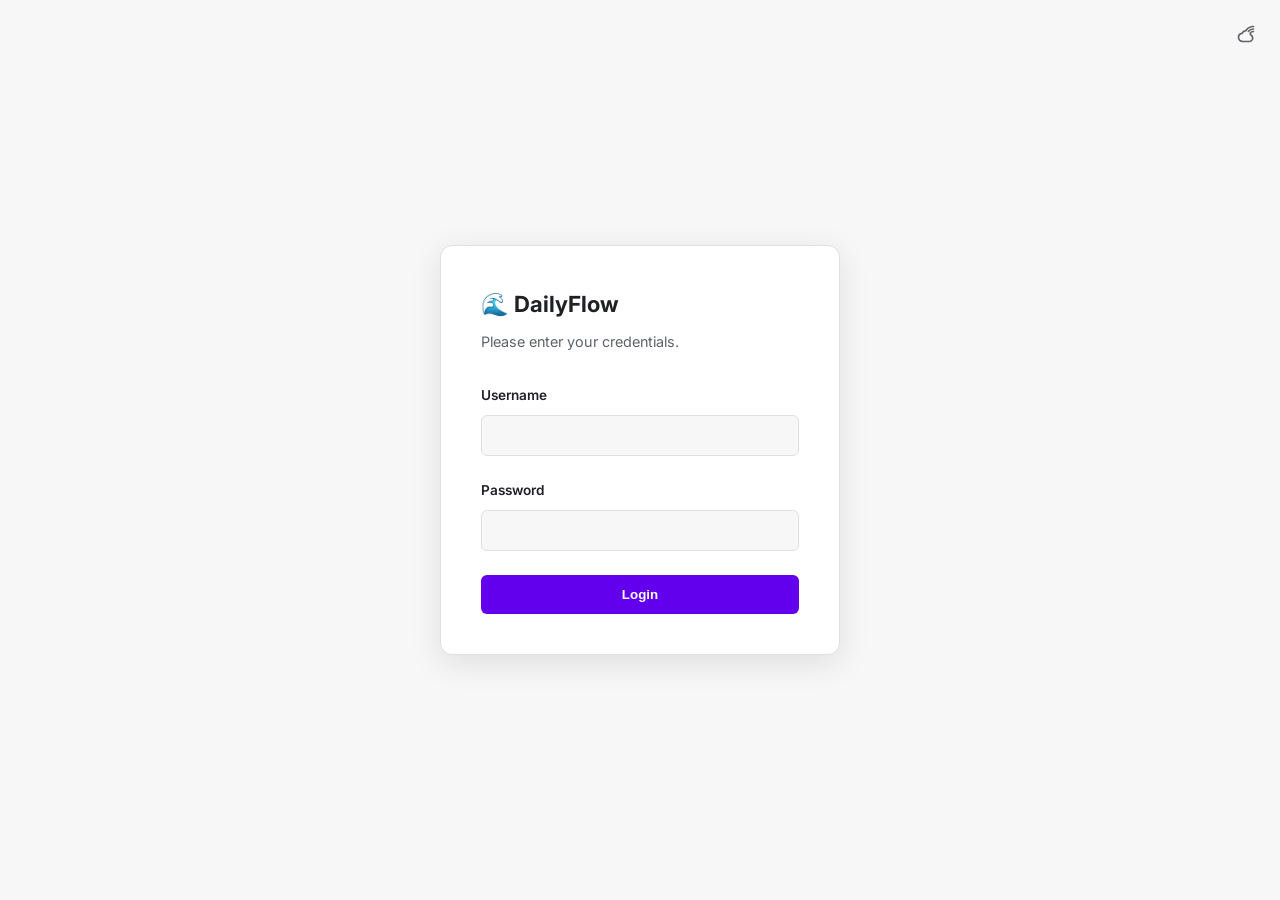
==== web/login.html @ 3c1172e6 "feat: implement modern web interface with search and timeline" ====
<!DOCTYPE html>
<html lang="en">
<head>
    <meta charset="UTF-8">
    <meta name="viewport" content="width=device-width, initial-scale=1.0">
    <title>Login - DailyFlow</title>
    <link href="https://fonts.googleapis.com/css2?family=Inter:wght@300;400;600&display=swap" rel="stylesheet">
    <link rel="stylesheet" href="style.css">
    <style>
        body {
            display: flex;
            align-items: center;
            justify-content: center;
            min-height: 100vh;
            margin: 0;
            background: var(--bg-color);
            font-family: 'Inter', sans-serif;
            transition: background-color 0.3s ease;
        }
        .login-card {
            background: var(--card-bg);
            padding: 2.5rem;
            border-radius: 12px;
            box-shadow: 0 8px 32px rgba(0,0,0,0.1);
            width: 100%;
            max-width: 400px;
            border: 1px solid var(--border-color);
            transition: background-color 0.3s ease, border-color 0.3s ease;
        }
        .login-card h2 {
            margin: 0 0 0.5rem;
            color: var(--text-main);
        }
        .login-card p {
            margin-bottom: 2rem;
            color: var(--text-muted);
            font-size: 0.9rem;
        }
        .form-group {
            margin-bottom: 1.5rem;
        }
        .form-group label {
            display: block;
            margin-bottom: 0.5rem;
            font-weight: 600;
            font-size: 0.85rem;
            color: var(--text-main);
        }
        .form-group input {
            width: 100%;
            padding: 0.75rem;
            border-radius: 6px;
            border: 1px solid var(--border-color);
            background: var(--bg-color);
            color: var(--text-main);
            box-sizing: border-box;
            transition: border-color 0.2s, background-color 0.3s ease, color 0.3s ease;
        }
        .form-group input:focus {
            outline: none;
            border-color: #007aff;
        }
        .login-btn {
            width: 100%;
            padding: 0.75rem;
            background: var(--accent);
            color: white;
            border: none;
            border-radius: 6px;
            font-weight: 600;
            cursor: pointer;
            transition: opacity 0.2s, background-color 0.3s ease;
        }
        .login-btn:hover {
            opacity: 0.9;
        }
        .error-msg {
            color: #ff453a;
            font-size: 0.85rem;
            margin-bottom: 1rem;
            display: none;
        }
    </style>
</head>
<body>
    <div class="theme-toggle" style="position: fixed; top: 1rem; right: 1rem;">
        <button id="theme-btn" title="Toggle Theme">
            <svg id="theme-icon" xmlns="http://www.w3.org/2000/svg" width="20" height="20" viewBox="0 0 24 24" fill="none" stroke="currentColor" stroke-width="2" stroke-linecap="round" stroke-linejoin="round">
                <!-- Icon will be updated by JS -->
            </svg>
        </button>
    </div>

    <div class="login-card">
        <h2>🌊 DailyFlow</h2>
        <p>Please enter your credentials.</p>
        <div id="error" class="error-msg">Invalid username or password.</div>
        <form id="login-form">
            <div class="form-group">
                <label for="username">Username</label>
                <input type="text" id="username" required>
            </div>
            <div class="form-group">
                <label for="password">Password</label>
                <input type="password" id="password" required>
            </div>
            <button type="submit" class="login-btn">Login</button>
        </form>
    </div>

    <script>
        // Theme logic
        const themeBtn = document.getElementById('theme-btn');
        const themeIcon = document.getElementById('theme-icon');
        const THEMES = ['system', 'light', 'dark'];
        const systemDarkQuery = window.matchMedia('(prefers-color-scheme: dark)');

        function updateThemeIcon(theme) {
            if (theme === 'system') {
                themeIcon.innerHTML = `<path d="M21 9C19.3529 9 17.8917 9.79647 16.9808 11.0253M21 6C18.5797 6 16.4104 7.07479 14.9434 8.77313M21 3C17.1326 3 13.7313 4.99586 11.77 8.01376M11.77 8.01376C9.72698 8.16181 8.00348 9.48869 7.25 11.25C4.7 11.6562 3 13.7572 3 16.0315C3 18.7755 5.28335 21 8.1 21L15.75 21C18.0972 21 20 19.1279 20 16.8185C20 15.1039 18.951 13.5202 17.45 12.875C17.4116 12.2181 17.2475 11.5941 16.9808 11.0253" stroke="currentColor" stroke-width="2" stroke-linecap="round" stroke-linejoin="round"/>`;
            } else if (theme === 'light') {
                themeIcon.innerHTML = '<circle cx="12" cy="12" r="5"></circle><line x1="12" y1="1" x2="12" y2="3"></line><line x1="12" y1="21" x2="12" y2="23"></line><line x1="4.22" y1="4.22" x2="5.64" y2="5.64"></line><line x1="18.36" y1="18.36" x2="19.78" y2="19.78"></line><line x1="1" y1="12" x2="3" y2="12"></line><line x1="21" y1="12" x2="23" y2="12"></line><line x1="4.22" y1="19.78" x2="5.64" y2="18.36"></line><line x1="18.36" y1="5.64" x2="19.78" y2="4.22"></line>';
            } else {
                themeIcon.innerHTML = '<path d="M21 12.79A9 9 0 1 1 11.21 3 7 7 0 0 0 21 12.79z"></path>';
            }
        }

        function applyTheme(theme) {
            if (theme === 'system') {
                document.documentElement.setAttribute('data-theme', systemDarkQuery.matches ? 'dark' : 'light');
            } else {
                document.documentElement.setAttribute('data-theme', theme);
            }
            localStorage.setItem('dailyflow-theme', theme);
            updateThemeIcon(theme);
        }

        systemDarkQuery.addEventListener('change', () => {
            if (localStorage.getItem('dailyflow-theme') === 'system') applyTheme('system');
        });

        let savedTheme = localStorage.getItem('dailyflow-theme') || 'system';
        applyTheme(savedTheme);

        themeBtn.addEventListener('click', () => {
            let currentTheme = localStorage.getItem('dailyflow-theme') || 'system';
            let nextIndex = (THEMES.indexOf(currentTheme) + 1) % THEMES.length;
            applyTheme(THEMES[nextIndex]);
        });

        document.getElementById('login-form').addEventListener('submit', async (e) => {
            e.preventDefault();
            const username = document.getElementById('username').value;
            const password = document.getElementById('password').value;
            const errorEl = document.getElementById('error');

            try {
                const res = await fetch('/api/login', {
                    method: 'POST',
                    headers: { 'Content-Type': 'application/json' },
                    body: JSON.stringify({ username, password })
                });

                if (res.ok) {
                    window.location.href = '/';
                } else {
                    errorEl.style.display = 'block';
                }
            } catch (err) {
                errorEl.textContent = 'Server error. Please try again.';
                errorEl.style.display = 'block';
            }
        });
    </script>
</body>
</html>
---- web/style.css ----
:root {
    /* Default is dark */
    --bg-color: #121212;
    --text-main: #e0e0e0;
    --text-muted: #a0a0a0;
    --accent: #bb86fc;
    --card-bg: #1e1e1e;
    --border-color: #333333;
    --hover-bg: #2a2a2a;
    --timeline-line: #404040;
    --header-bg: linear-gradient(to bottom, #181818, #121212);
}

[data-theme="light"] {
    --bg-color: #f7f7f8;
    --text-main: #202124;
    --text-muted: #5f6368;
    --accent: #6200ee;
    --card-bg: #ffffff;
    --border-color: #e0e0e0;
    --hover-bg: #f1f3f4;
    --timeline-line: #dadce0;
    --header-bg: linear-gradient(to bottom, #ffffff, #f7f7f8);
}

[data-theme="dark"] {
    --bg-color: #121212;
    --text-main: #e0e0e0;
    --text-muted: #a0a0a0;
    --accent: #bb86fc;
    --card-bg: #1e1e1e;
    --border-color: #333333;
    --hover-bg: #2a2a2a;
    --timeline-line: #404040;
    --header-bg: linear-gradient(to bottom, #181818, #121212);
}

* {
    box-sizing: border-box;
    margin: 0;
    padding: 0;
}

body {
    font-family: 'Inter', sans-serif;
    font-size: 0.925rem; /* Slightly smaller font size */
    background-color: var(--bg-color);
    color: var(--text-main);
    line-height: 1.6;
    -webkit-font-smoothing: antialiased;
    transition: background-color 0.3s ease, color 0.3s ease;
}

.app-header {
    display: grid;
    grid-template-columns: 1fr 2fr 1fr;
    align-items: center;
    padding: 1.5rem 2rem;
    border-bottom: 1px solid var(--border-color);
    background: var(--header-bg);
    position: sticky;
    top: 0;
    z-index: 100;
}

.header-content {
    text-align: left;
}

.header-content h1 {
    font-size: 1.5rem;
    margin: 0;
}

.header-content p {
    font-size: 0.8rem;
}

.search-container {
    display: flex;
    justify-content: center;
}

#search-input {
    width: 100%;
    max-width: 400px;
    padding: 0.6rem 1rem;
    border-radius: 20px;
    border: 1px solid var(--border-color);
    background: var(--bg-color);
    color: var(--text-main);
    outline: none;
    transition: all 0.2s;
}

#search-input:focus {
    border-color: var(--accent);
    box-shadow: 0 0 0 2px rgba(187, 134, 252, 0.2);
}

.theme-toggle {
    display: flex;
    justify-content: flex-end;
}

#theme-btn {
    background: transparent;
    border: none;
    color: var(--text-muted);
    cursor: pointer;
    padding: 0.5rem;
    border-radius: 50%;
    transition: all 0.2s ease;
    display: flex;
    align-items: center;
    justify-content: center;
}

#theme-btn:hover {
    color: var(--accent);
    background: rgba(187, 134, 252, 0.1);
}

#theme-btn svg {
    width: 20px;
    height: 20px;
}

.main-layout {
    display: block;
    min-height: calc(100vh - 80px);
}

.timeline-container {
    max-width: 900px;
    margin: 0 auto;
    padding: 3rem 2rem;
}

@media (max-width: 768px) {
    .app-header {
        grid-template-columns: auto 1fr auto;
        padding: 0.75rem 1rem;
        gap: 0.75rem;
    }
    
    .header-content h1 {
        font-size: 1.1rem;
    }

    .header-content p {
        display: none; /* Hide subheading instead of whole logo */
    }

    .search-container {
        display: flex;
        flex: 1;
    }

    #search-input {
        max-width: none;
        padding: 0.4rem 0.8rem;
        font-size: 0.85rem;
    }
}


.timeline {
    position: relative;
    padding-left: 2rem;
}

/* Vertical Timeline Line */
.timeline::before {
    content: '';
    position: absolute;
    top: 0;
    bottom: 0;
    left: 0;
    width: 2px;
    background-color: var(--timeline-line);
    transition: background-color 0.3s ease;
}

.timeline-item {
    position: relative;
    margin-bottom: 3rem;
    opacity: 0;
    transform: translateY(20px);
    animation: fadeInUp 0.5s ease forwards;
}

@keyframes fadeInUp {
    to {
        opacity: 1;
        transform: translateY(0);
    }
}

/* Timeline Node */
.timeline-item::before {
    content: '';
    position: absolute;
    top: 0;
    left: -2.35rem; /* center on the line */
    width: 14px;
    height: 14px;
    border-radius: 50%;
    background-color: var(--bg-color);
    border: 2px solid var(--accent);
    z-index: 1;
    transition: all 0.3s ease;
}

.timeline-item:hover::before {
    background-color: var(--accent);
    box-shadow: 0 0 10px var(--accent);
}

.timeline-date {
    font-size: 0.85rem;
    color: var(--accent);
    font-weight: 600;
    margin-bottom: 0.5rem;
    letter-spacing: 0.05em;
    text-transform: uppercase;
}

.timeline-card {
    background-color: var(--card-bg);
    border: 1px solid var(--border-color);
    border-radius: 12px;
    padding: 1.5rem;
    transition: transform 0.2s ease, box-shadow 0.2s ease, background-color 0.3s ease, border-color 0.3s ease;
    overflow: hidden;
}

.timeline-card:hover {
    transform: translateY(-2px);
    box-shadow: 0 8px 24px rgba(0, 0, 0, 0.1);
    border-color: var(--accent);
}

.markdown-content h1, 
.markdown-content h2, 
.markdown-content h3 {
    margin-top: 1.5rem;
    margin-bottom: 0.75rem;
    color: var(--text-main);
}

.markdown-content h1:first-child,
.markdown-content h2:first-child,
.markdown-content h3:first-child {
    margin-top: 0;
}

.markdown-content p {
    margin-bottom: 1rem;
    color: var(--text-main);
}

.markdown-content p:last-child {
    margin-bottom: 0;
}

.markdown-content img {
    max-width: 100%;
    border-radius: 8px;
    margin: 1rem 0;
    display: block;
}

.markdown-content a {
    color: var(--accent);
    text-decoration: none;
}

.markdown-content a:hover {
    text-decoration: underline;
}

.markdown-content blockquote {
    border-left: 4px solid var(--accent);
    padding-left: 1rem;
    margin: 1rem 0;
    color: var(--text-muted);
    font-style: italic;
}

.markdown-content pre {
    background-color: rgba(0,0,0,0.05);
    padding: 1rem;
    border-radius: 6px;
    overflow-x: auto;
    margin: 1rem 0;
    border: 1px solid var(--border-color);
}

[data-theme="dark"] .markdown-content pre,
:root:not([data-theme="light"]) .markdown-content pre {
    background-color: #111;
}

.markdown-content code {
    font-family: monospace;
    background-color: rgba(0,0,0,0.05);
    padding: 0.2rem 0.4rem;
    border-radius: 4px;
    font-size: 0.9em;
}

[data-theme="dark"] .markdown-content code,
:root:not([data-theme="light"]) .markdown-content code {
    background-color: #111;
}

.read-more-btn {
    display: inline-block;
    margin-top: 1rem;
    padding: 0.5rem 1rem;
    background-color: transparent;
    color: var(--accent);
    border: 1px solid var(--accent);
    border-radius: 20px;
    font-size: 0.85rem;
    cursor: pointer;
    transition: all 0.2s ease;
    font-weight: 500;
}

.read-more-btn:hover {
    background-color: var(--accent);
    color: var(--card-bg);
}

.loading-sentinel {
    display: flex;
    justify-content: center;
    padding: 2rem 0;
}

.spinner {
    width: 30px;
    height: 30px;
    border: 3px solid rgba(187, 134, 252, 0.3);
    border-radius: 50%;
    border-top-color: var(--accent);
    animation: spin 1s ease-in-out infinite;
}

@keyframes spin {
    to { transform: rotate(360deg); }
}
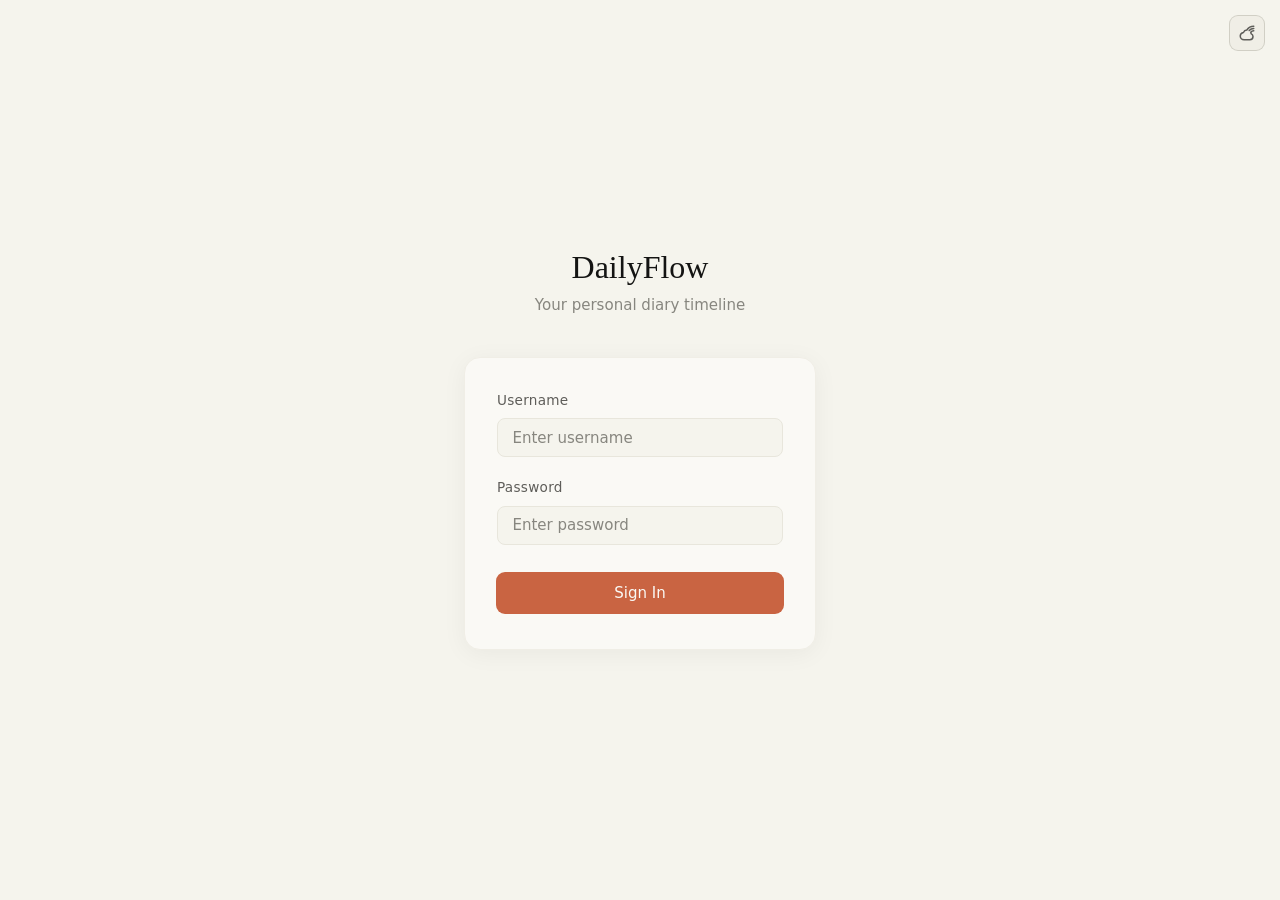
==== commit 34fba6a6: "feat(frontend): overhaul UI aesthetics with premium parchment design and refine app logic" ====
--- a/web/login.html
+++ b/web/login.html
@@ -1,10 +1,13 @@
 <!DOCTYPE html>
 <html lang="en">
+
 <head>
     <meta charset="UTF-8">
     <meta name="viewport" content="width=device-width, initial-scale=1.0">
+    <meta name="description" content="Login to DailyFlow — your personal diary timeline.">
     <title>Login - DailyFlow</title>
-    <link href="https://fonts.googleapis.com/css2?family=Inter:wght@300;400;600&display=swap" rel="stylesheet">
+    <link href="https://google-fonts.mirrors.sjtug.sjtu.edu.cn/css2?family=Noto+Serif+SC:wght@400;500;700&display=swap"
+        rel="stylesheet">
     <link rel="stylesheet" href="style.css">
     <style>
         body {
@@ -14,98 +17,145 @@
             min-height: 100vh;
             margin: 0;
             background: var(--bg-color);
-            font-family: 'Inter', sans-serif;
-            transition: background-color 0.3s ease;
-        }
+            font-family: var(--font-sans);
+        }
+
+        .login-wrapper {
+            width: 100%;
+            max-width: 400px;
+            padding: 0 1.5rem;
+        }
+
+        .login-brand {
+            text-align: center;
+            margin-bottom: 2.5rem;
+        }
+
+        .login-brand h1 {
+            font-family: var(--font-serif);
+            font-size: 2rem;
+            font-weight: 500;
+            color: var(--text-main);
+            line-height: 1.10;
+            margin-bottom: 0.5rem;
+        }
+
+        .login-brand p {
+            font-size: 0.94rem;
+            color: var(--text-muted);
+            line-height: 1.60;
+        }
+
         .login-card {
             background: var(--card-bg);
-            padding: 2.5rem;
-            border-radius: 12px;
-            box-shadow: 0 8px 32px rgba(0,0,0,0.1);
-            width: 100%;
-            max-width: 400px;
+            padding: 2rem 2rem 2.25rem;
+            border-radius: 16px;
             border: 1px solid var(--border-color);
-            transition: background-color 0.3s ease, border-color 0.3s ease;
-        }
-        .login-card h2 {
-            margin: 0 0 0.5rem;
-            color: var(--text-main);
-        }
-        .login-card p {
-            margin-bottom: 2rem;
-            color: var(--text-muted);
-            font-size: 0.9rem;
-        }
+            box-shadow: var(--shadow-whisper) 0px 4px 24px;
+            transition: background-color 0.4s ease, border-color 0.4s ease;
+        }
+
         .form-group {
-            margin-bottom: 1.5rem;
-        }
+            margin-bottom: 1.25rem;
+        }
+
         .form-group label {
             display: block;
-            margin-bottom: 0.5rem;
-            font-weight: 600;
+            margin-bottom: 0.4rem;
+            font-weight: 500;
             font-size: 0.85rem;
-            color: var(--text-main);
-        }
+            color: var(--text-secondary);
+            letter-spacing: 0.02em;
+        }
+
         .form-group input {
             width: 100%;
-            padding: 0.75rem;
-            border-radius: 6px;
-            border: 1px solid var(--border-color);
+            padding: 0.6rem 0.9rem;
+            border-radius: 8px;
+            border: 1px solid var(--border-strong);
             background: var(--bg-color);
             color: var(--text-main);
+            font-family: var(--font-sans);
+            font-size: 0.94rem;
             box-sizing: border-box;
-            transition: border-color 0.2s, background-color 0.3s ease, color 0.3s ease;
-        }
+            outline: none;
+            transition: border-color 0.25s ease, box-shadow 0.25s ease,
+                background-color 0.4s ease, color 0.4s ease;
+        }
+
+        .form-group input::placeholder {
+            color: var(--text-muted);
+        }
+
         .form-group input:focus {
-            outline: none;
-            border-color: #007aff;
-        }
+            border-color: var(--focus-ring);
+            box-shadow: 0 0 0 2px rgba(56, 152, 236, 0.15);
+        }
+
         .login-btn {
             width: 100%;
-            padding: 0.75rem;
+            padding: 0.7rem;
+            margin-top: 0.5rem;
             background: var(--accent);
-            color: white;
+            color: #faf9f5;
             border: none;
-            border-radius: 6px;
-            font-weight: 600;
+            border-radius: 8px;
+            font-family: var(--font-sans);
+            font-weight: 500;
+            font-size: 0.94rem;
             cursor: pointer;
-            transition: opacity 0.2s, background-color 0.3s ease;
-        }
+            transition: opacity 0.2s ease, background-color 0.4s ease;
+            box-shadow: var(--accent) 0px 0px 0px 0px, var(--accent) 0px 0px 0px 1px;
+        }
+
         .login-btn:hover {
             opacity: 0.9;
         }
+
+        .login-btn:active {
+            box-shadow: inset 0px 0px 0px 1px rgba(0, 0, 0, 0.15);
+        }
+
         .error-msg {
-            color: #ff453a;
+            color: var(--error-color);
             font-size: 0.85rem;
             margin-bottom: 1rem;
             display: none;
+            text-align: center;
         }
     </style>
 </head>
+
 <body>
     <div class="theme-toggle" style="position: fixed; top: 1rem; right: 1rem;">
         <button id="theme-btn" title="Toggle Theme">
-            <svg id="theme-icon" xmlns="http://www.w3.org/2000/svg" width="20" height="20" viewBox="0 0 24 24" fill="none" stroke="currentColor" stroke-width="2" stroke-linecap="round" stroke-linejoin="round">
+            <svg id="theme-icon" xmlns="http://www.w3.org/2000/svg" width="20" height="20" viewBox="0 0 24 24"
+                fill="none" stroke="currentColor" stroke-width="2" stroke-linecap="round" stroke-linejoin="round">
                 <!-- Icon will be updated by JS -->
             </svg>
         </button>
     </div>
 
-    <div class="login-card">
-        <h2>🌊 DailyFlow</h2>
-        <p>Please enter your credentials.</p>
-        <div id="error" class="error-msg">Invalid username or password.</div>
-        <form id="login-form">
-            <div class="form-group">
-                <label for="username">Username</label>
-                <input type="text" id="username" required>
-            </div>
-            <div class="form-group">
-                <label for="password">Password</label>
-                <input type="password" id="password" required>
-            </div>
-            <button type="submit" class="login-btn">Login</button>
-        </form>
+    <div class="login-wrapper">
+        <div class="login-brand">
+            <h1>DailyFlow</h1>
+            <p>Your personal diary timeline</p>
+        </div>
+
+        <div class="login-card">
+            <div id="error" class="error-msg">Invalid username or password.</div>
+            <form id="login-form">
+                <div class="form-group">
+                    <label for="username">Username</label>
+                    <input type="text" id="username" placeholder="Enter username" required>
+                </div>
+                <div class="form-group">
+                    <label for="password">Password</label>
+                    <input type="password" id="password" placeholder="Enter password" required>
+                </div>
+                <button type="submit" class="login-btn">Sign In</button>
+            </form>
+        </div>
     </div>
 
     <script>
@@ -173,4 +223,5 @@
         });
     </script>
 </body>
-</html>
+
+</html>
--- a/web/style.css
+++ b/web/style.css
@@ -1,66 +1,115 @@
+/* ============================================================
+   DailyFlow — Claude-inspired Design System
+   Based on DESIGN-claude.md warm parchment aesthetic
+   ============================================================ */
+
+/* --- Design Tokens --- */
 :root {
-    /* Default is dark */
-    --bg-color: #121212;
-    --text-main: #e0e0e0;
-    --text-muted: #a0a0a0;
-    --accent: #bb86fc;
-    --card-bg: #1e1e1e;
-    --border-color: #333333;
-    --hover-bg: #2a2a2a;
-    --timeline-line: #404040;
-    --header-bg: linear-gradient(to bottom, #181818, #121212);
+    /* Default: light (Parchment) */
+    --bg-color: #f5f4ed;
+    --bg-surface: #faf9f5;
+    --bg-elevated: #ffffff;
+    --text-main: #141413;
+    --text-secondary: #5e5d59;
+    --text-muted: #87867f;
+    --text-warm-dark: #3d3d3a;
+    --accent: #c96442;
+    --accent-light: #d97757;
+    --card-bg: #faf9f5;
+    --border-color: #f0eee6;
+    --border-strong: #e8e6dc;
+    --hover-bg: #f0eee6;
+    --timeline-line: #e8e6dc;
+    --header-bg: #faf9f5;
+    --ring-color: #d1cfc5;
+    --ring-deep: #c2c0b6;
+    --shadow-whisper: rgba(0, 0, 0, 0.05);
+    --code-bg: rgba(0, 0, 0, 0.03);
+    --focus-ring: #3898ec;
+    --error-color: #b53333;
+
+    /* Typography */
+    --font-serif: Georgia, 'Times New Roman', 'Noto Serif SC', 'Noto Serif CJK SC', 'Source Han Serif SC', 'Songti SC', 'SimSun', serif;
+    --font-sans: system-ui, -apple-system, 'Segoe UI', Roboto, 'Helvetica Neue', 'Noto Sans CJK SC', 'Noto Sans SC', 'Source Han Sans SC', 'PingFang SC', 'Microsoft YaHei', sans-serif;
+    --font-mono: 'SF Mono', 'Cascadia Code', 'Fira Code', monospace;
 }
 
 [data-theme="light"] {
-    --bg-color: #f7f7f8;
-    --text-main: #202124;
-    --text-muted: #5f6368;
-    --accent: #6200ee;
-    --card-bg: #ffffff;
-    --border-color: #e0e0e0;
-    --hover-bg: #f1f3f4;
-    --timeline-line: #dadce0;
-    --header-bg: linear-gradient(to bottom, #ffffff, #f7f7f8);
+    --bg-color: #f5f4ed;
+    --bg-surface: #faf9f5;
+    --bg-elevated: #ffffff;
+    --text-main: #141413;
+    --text-secondary: #5e5d59;
+    --text-muted: #87867f;
+    --text-warm-dark: #3d3d3a;
+    --accent: #c96442;
+    --accent-light: #d97757;
+    --card-bg: #faf9f5;
+    --border-color: #f0eee6;
+    --border-strong: #e8e6dc;
+    --hover-bg: #f0eee6;
+    --timeline-line: #e8e6dc;
+    --header-bg: #faf9f5;
+    --ring-color: #d1cfc5;
+    --ring-deep: #c2c0b6;
+    --shadow-whisper: rgba(0, 0, 0, 0.05);
+    --code-bg: rgba(0, 0, 0, 0.03);
 }
 
 [data-theme="dark"] {
-    --bg-color: #121212;
-    --text-main: #e0e0e0;
-    --text-muted: #a0a0a0;
-    --accent: #bb86fc;
-    --card-bg: #1e1e1e;
-    --border-color: #333333;
-    --hover-bg: #2a2a2a;
-    --timeline-line: #404040;
-    --header-bg: linear-gradient(to bottom, #181818, #121212);
-}
-
-* {
+    --bg-color: #141413;
+    --bg-surface: #1e1d1c;
+    --bg-elevated: #30302e;
+    --text-main: #faf9f5;
+    --text-secondary: #b0aea5;
+    --text-muted: #87867f;
+    --text-warm-dark: #d1cfc5;
+    --accent: #d97757;
+    --accent-light: #e8956f;
+    --card-bg: #1e1d1c;
+    --border-color: #30302e;
+    --border-strong: #3d3d3a;
+    --hover-bg: #30302e;
+    --timeline-line: #3d3d3a;
+    --header-bg: #1e1d1c;
+    --ring-color: #4d4c48;
+    --ring-deep: #3d3d3a;
+    --shadow-whisper: rgba(0, 0, 0, 0.2);
+    --code-bg: rgba(255, 255, 255, 0.05);
+}
+
+/* --- Reset & Base --- */
+*,
+*::before,
+*::after {
     box-sizing: border-box;
     margin: 0;
     padding: 0;
 }
 
 body {
-    font-family: 'Inter', sans-serif;
-    font-size: 0.925rem; /* Slightly smaller font size */
+    font-family: var(--font-sans);
+    font-size: 1rem;
     background-color: var(--bg-color);
     color: var(--text-main);
-    line-height: 1.6;
+    line-height: 1.60;
     -webkit-font-smoothing: antialiased;
-    transition: background-color 0.3s ease, color 0.3s ease;
-}
-
+    -moz-osx-font-smoothing: grayscale;
+    transition: background-color 0.4s ease, color 0.4s ease;
+}
+
+/* --- Header / Navigation --- */
 .app-header {
     display: grid;
     grid-template-columns: 1fr 2fr 1fr;
     align-items: center;
-    padding: 1.5rem 2rem;
+    padding: 1.25rem 2rem;
     border-bottom: 1px solid var(--border-color);
     background: var(--header-bg);
     position: sticky;
     top: 0;
     z-index: 100;
+    transition: background-color 0.4s ease, border-color 0.4s ease;
 }
 
 .header-content {
@@ -68,14 +117,24 @@
 }
 
 .header-content h1 {
-    font-size: 1.5rem;
+    font-family: var(--font-serif);
+    font-size: 1.6rem;
+    font-weight: 500;
+    line-height: 1.10;
+    color: var(--text-main);
     margin: 0;
+    letter-spacing: -0.01em;
 }
 
 .header-content p {
+    font-family: var(--font-sans);
     font-size: 0.8rem;
-}
-
+    color: var(--text-muted);
+    margin-top: 0.2rem;
+    letter-spacing: 0.02em;
+}
+
+/* --- Search --- */
 .search-container {
     display: flex;
     justify-content: center;
@@ -83,91 +142,78 @@
 
 #search-input {
     width: 100%;
-    max-width: 400px;
-    padding: 0.6rem 1rem;
-    border-radius: 20px;
-    border: 1px solid var(--border-color);
+    max-width: 420px;
+    padding: 0.55rem 1.2rem;
+    border-radius: 12px;
+    border: 1px solid var(--border-strong);
     background: var(--bg-color);
     color: var(--text-main);
+    font-family: var(--font-sans);
+    font-size: 0.94rem;
     outline: none;
-    transition: all 0.2s;
+    transition: border-color 0.25s ease, box-shadow 0.25s ease, background-color 0.4s ease;
+}
+
+#search-input::placeholder {
+    color: var(--text-muted);
 }
 
 #search-input:focus {
-    border-color: var(--accent);
-    box-shadow: 0 0 0 2px rgba(187, 134, 252, 0.2);
-}
-
+    border-color: var(--focus-ring);
+    box-shadow: 0 0 0 2px rgba(56, 152, 236, 0.15);
+}
+
+/* --- Theme Toggle --- */
 .theme-toggle {
     display: flex;
     justify-content: flex-end;
 }
 
 #theme-btn {
-    background: transparent;
+    background: var(--hover-bg);
     border: none;
-    color: var(--text-muted);
+    color: var(--text-secondary);
     cursor: pointer;
     padding: 0.5rem;
-    border-radius: 50%;
-    transition: all 0.2s ease;
+    border-radius: 8px;
+    transition: all 0.25s ease;
     display: flex;
     align-items: center;
     justify-content: center;
+    box-shadow: var(--border-strong) 0px 0px 0px 0px, var(--ring-color) 0px 0px 0px 1px;
 }
 
 #theme-btn:hover {
     color: var(--accent);
-    background: rgba(187, 134, 252, 0.1);
+    background: var(--hover-bg);
+    box-shadow: var(--border-strong) 0px 0px 0px 0px, var(--ring-deep) 0px 0px 0px 1px;
+}
+
+#theme-btn:active {
+    box-shadow: inset 0px 0px 0px 1px rgba(0, 0, 0, 0.15);
 }
 
 #theme-btn svg {
-    width: 20px;
-    height: 20px;
-}
-
+    width: 18px;
+    height: 18px;
+}
+
+/* --- Main Layout --- */
 .main-layout {
     display: block;
     min-height: calc(100vh - 80px);
 }
 
 .timeline-container {
-    max-width: 900px;
+    max-width: 760px;
     margin: 0 auto;
     padding: 3rem 2rem;
 }
 
-@media (max-width: 768px) {
-    .app-header {
-        grid-template-columns: auto 1fr auto;
-        padding: 0.75rem 1rem;
-        gap: 0.75rem;
-    }
-    
-    .header-content h1 {
-        font-size: 1.1rem;
-    }
-
-    .header-content p {
-        display: none; /* Hide subheading instead of whole logo */
-    }
-
-    .search-container {
-        display: flex;
-        flex: 1;
-    }
-
-    #search-input {
-        max-width: none;
-        padding: 0.4rem 0.8rem;
-        font-size: 0.85rem;
-    }
-}
-
-
+/* --- Timeline --- */
 .timeline {
     position: relative;
-    padding-left: 2rem;
+    padding-left: 2.5rem;
 }
 
 /* Vertical Timeline Line */
@@ -179,14 +225,15 @@
     left: 0;
     width: 2px;
     background-color: var(--timeline-line);
-    transition: background-color 0.3s ease;
+    border-radius: 1px;
+    transition: background-color 0.4s ease;
 }
 
 .timeline-item {
     position: relative;
-    margin-bottom: 3rem;
+    margin-bottom: 2.5rem;
     opacity: 0;
-    transform: translateY(20px);
+    transform: translateY(16px);
     animation: fadeInUp 0.5s ease forwards;
 }
 
@@ -197,14 +244,14 @@
     }
 }
 
-/* Timeline Node */
+/* Timeline Node — warm terracotta dot */
 .timeline-item::before {
     content: '';
     position: absolute;
-    top: 0;
-    left: -2.35rem; /* center on the line */
-    width: 14px;
-    height: 14px;
+    top: 4px;
+    left: -2.85rem;
+    width: 12px;
+    height: 12px;
     border-radius: 50%;
     background-color: var(--bg-color);
     border: 2px solid var(--accent);
@@ -214,39 +261,63 @@
 
 .timeline-item:hover::before {
     background-color: var(--accent);
-    box-shadow: 0 0 10px var(--accent);
-}
-
+    box-shadow: 0 0 0 4px rgba(201, 100, 66, 0.15);
+}
+
+/* --- Timeline Date Label --- */
 .timeline-date {
-    font-size: 0.85rem;
+    font-family: var(--font-sans);
+    font-size: 0.75rem;
     color: var(--accent);
-    font-weight: 600;
+    font-weight: 500;
     margin-bottom: 0.5rem;
-    letter-spacing: 0.05em;
+    letter-spacing: 0.12px;
     text-transform: uppercase;
 }
 
+/* --- Timeline Card --- */
 .timeline-card {
     background-color: var(--card-bg);
     border: 1px solid var(--border-color);
     border-radius: 12px;
-    padding: 1.5rem;
-    transition: transform 0.2s ease, box-shadow 0.2s ease, background-color 0.3s ease, border-color 0.3s ease;
+    padding: 1.5rem 1.75rem;
+    transition: transform 0.25s ease, box-shadow 0.25s ease,
+        background-color 0.4s ease, border-color 0.4s ease;
     overflow: hidden;
 }
 
 .timeline-card:hover {
     transform: translateY(-2px);
-    box-shadow: 0 8px 24px rgba(0, 0, 0, 0.1);
-    border-color: var(--accent);
-}
-
-.markdown-content h1, 
-.markdown-content h2, 
+    box-shadow: var(--shadow-whisper) 0px 4px 24px;
+    border-color: var(--border-strong);
+}
+
+/* --- Markdown Content --- */
+.markdown-content h1,
+.markdown-content h2,
 .markdown-content h3 {
+    font-family: var(--font-serif);
+    font-weight: 500;
+    color: var(--text-main);
+    line-height: 1.25;
+}
+
+.markdown-content h1 {
+    font-size: 1.6rem;
     margin-top: 1.5rem;
     margin-bottom: 0.75rem;
-    color: var(--text-main);
+}
+
+.markdown-content h2 {
+    font-size: 1.3rem;
+    margin-top: 1.25rem;
+    margin-bottom: 0.6rem;
+}
+
+.markdown-content h3 {
+    font-size: 1.1rem;
+    margin-top: 1rem;
+    margin-bottom: 0.5rem;
 }
 
 .markdown-content h1:first-child,
@@ -257,7 +328,8 @@
 
 .markdown-content p {
     margin-bottom: 1rem;
-    color: var(--text-main);
+    color: var(--text-secondary);
+    line-height: 1.60;
 }
 
 .markdown-content p:last-child {
@@ -266,74 +338,139 @@
 
 .markdown-content img {
     max-width: 100%;
-    border-radius: 8px;
+    border-radius: 12px;
     margin: 1rem 0;
     display: block;
 }
 
 .markdown-content a {
-    color: var(--accent);
+    color: var(--accent-light);
     text-decoration: none;
+    border-bottom: 1px solid transparent;
+    transition: border-color 0.2s ease;
 }
 
 .markdown-content a:hover {
-    text-decoration: underline;
+    border-bottom-color: var(--accent-light);
 }
 
 .markdown-content blockquote {
-    border-left: 4px solid var(--accent);
+    border-left: 3px solid var(--accent);
     padding-left: 1rem;
     margin: 1rem 0;
     color: var(--text-muted);
+    font-family: var(--font-serif);
     font-style: italic;
+    font-size: 1.06rem;
+    line-height: 1.60;
 }
 
 .markdown-content pre {
-    background-color: rgba(0,0,0,0.05);
-    padding: 1rem;
-    border-radius: 6px;
+    background-color: var(--code-bg);
+    padding: 1rem 1.25rem;
+    border-radius: 8px;
     overflow-x: auto;
     margin: 1rem 0;
     border: 1px solid var(--border-color);
-}
-
-[data-theme="dark"] .markdown-content pre,
-:root:not([data-theme="light"]) .markdown-content pre {
-    background-color: #111;
+    font-family: var(--font-mono);
+    font-size: 0.88rem;
+    line-height: 1.60;
+    letter-spacing: -0.32px;
 }
 
 .markdown-content code {
-    font-family: monospace;
-    background-color: rgba(0,0,0,0.05);
-    padding: 0.2rem 0.4rem;
+    font-family: var(--font-mono);
+    background-color: var(--code-bg);
+    padding: 0.15rem 0.4rem;
     border-radius: 4px;
-    font-size: 0.9em;
-}
-
-[data-theme="dark"] .markdown-content code,
-:root:not([data-theme="light"]) .markdown-content code {
-    background-color: #111;
-}
-
+    font-size: 0.88em;
+    letter-spacing: -0.32px;
+}
+
+.markdown-content pre code {
+    background: none;
+    padding: 0;
+    border-radius: 0;
+}
+
+.markdown-content ul,
+.markdown-content ol {
+    padding-left: 1.5rem;
+    margin-bottom: 1rem;
+    color: var(--text-secondary);
+}
+
+.markdown-content li {
+    margin-bottom: 0.35rem;
+    line-height: 1.60;
+}
+
+.markdown-content hr {
+    border: none;
+    border-top: 1px solid var(--border-color);
+    margin: 1.5rem 0;
+}
+
+.markdown-content table {
+    width: 100%;
+    border-collapse: collapse;
+    margin: 1rem 0;
+    font-size: 0.94rem;
+}
+
+.markdown-content th,
+.markdown-content td {
+    padding: 0.6rem 0.8rem;
+    border: 1px solid var(--border-color);
+    text-align: left;
+}
+
+.markdown-content th {
+    background-color: var(--hover-bg);
+    font-weight: 500;
+    color: var(--text-main);
+}
+
+/* --- Read More Button --- */
 .read-more-btn {
-    display: inline-block;
+    display: inline-flex;
+    align-items: center;
+    gap: 0.4rem;
     margin-top: 1rem;
-    padding: 0.5rem 1rem;
-    background-color: transparent;
-    color: var(--accent);
-    border: 1px solid var(--accent);
-    border-radius: 20px;
+    padding: 0.45rem 1rem;
+    background-color: var(--hover-bg);
+    color: var(--text-warm-dark);
+    border: none;
+    border-radius: 8px;
+    font-family: var(--font-sans);
     font-size: 0.85rem;
+    font-weight: 500;
     cursor: pointer;
-    transition: all 0.2s ease;
-    font-weight: 500;
+    transition: all 0.25s ease;
+    box-shadow: var(--hover-bg) 0px 0px 0px 0px, var(--ring-color) 0px 0px 0px 1px;
 }
 
 .read-more-btn:hover {
     background-color: var(--accent);
-    color: var(--card-bg);
-}
-
+    color: var(--bg-surface);
+    box-shadow: var(--accent) 0px 0px 0px 0px, var(--accent) 0px 0px 0px 1px;
+}
+
+.read-more-btn:active {
+    box-shadow: inset 0px 0px 0px 1px rgba(0, 0, 0, 0.15);
+}
+
+/* --- Empty State --- */
+.empty-msg {
+    text-align: center;
+    color: var(--text-muted);
+    font-family: var(--font-serif);
+    font-size: 1.1rem;
+    font-weight: 500;
+    padding: 3rem 0;
+}
+
+/* --- Loading Spinner --- */
 .loading-sentinel {
     display: flex;
     justify-content: center;
@@ -341,14 +478,110 @@
 }
 
 .spinner {
-    width: 30px;
-    height: 30px;
-    border: 3px solid rgba(187, 134, 252, 0.3);
+    width: 28px;
+    height: 28px;
+    border: 2.5px solid var(--border-strong);
     border-radius: 50%;
     border-top-color: var(--accent);
-    animation: spin 1s ease-in-out infinite;
+    animation: spin 0.9s ease-in-out infinite;
 }
 
 @keyframes spin {
-    to { transform: rotate(360deg); }
-}
+    to {
+        transform: rotate(360deg);
+    }
+}
+
+/* --- Responsive --- */
+@media (max-width: 768px) {
+    .app-header {
+        grid-template-columns: auto 1fr auto;
+        padding: 0.75rem 1rem;
+        gap: 0.75rem;
+    }
+
+    .header-content h1 {
+        font-size: 1.2rem;
+    }
+
+    .header-content p {
+        display: none;
+    }
+
+    .search-container {
+        display: flex;
+        flex: 1;
+    }
+
+    #search-input {
+        max-width: none;
+        padding: 0.4rem 0.8rem;
+        font-size: 0.85rem;
+    }
+
+    .timeline-container {
+        padding: 2rem 1rem;
+    }
+
+    .timeline {
+        padding-left: 2rem;
+    }
+
+    .timeline-item::before {
+        left: -2.35rem;
+        width: 10px;
+        height: 10px;
+    }
+
+    .timeline-card {
+        padding: 1.25rem;
+    }
+
+    .markdown-content h1 {
+        font-size: 1.3rem;
+    }
+
+    .markdown-content h2 {
+        font-size: 1.1rem;
+    }
+}
+
+@media (max-width: 479px) {
+    .app-header {
+        grid-template-columns: auto 1fr auto;
+        padding: 0.6rem 0.75rem;
+        gap: 0.5rem;
+    }
+
+    .header-content h1 {
+        font-size: 1.05rem;
+    }
+
+    .timeline-container {
+        padding: 1.5rem 0.75rem;
+    }
+
+    .timeline-card {
+        padding: 1rem;
+        border-radius: 8px;
+    }
+}
+
+/* --- Smooth theme transition for all themed elements --- */
+.timeline-card,
+.timeline-date,
+.markdown-content h1,
+.markdown-content h2,
+.markdown-content h3,
+.markdown-content p,
+.markdown-content a,
+.markdown-content blockquote,
+.markdown-content pre,
+.markdown-content code,
+.read-more-btn,
+#search-input,
+.app-header,
+.header-content h1,
+.header-content p {
+    transition: background-color 0.4s ease, color 0.4s ease, border-color 0.4s ease;
+}
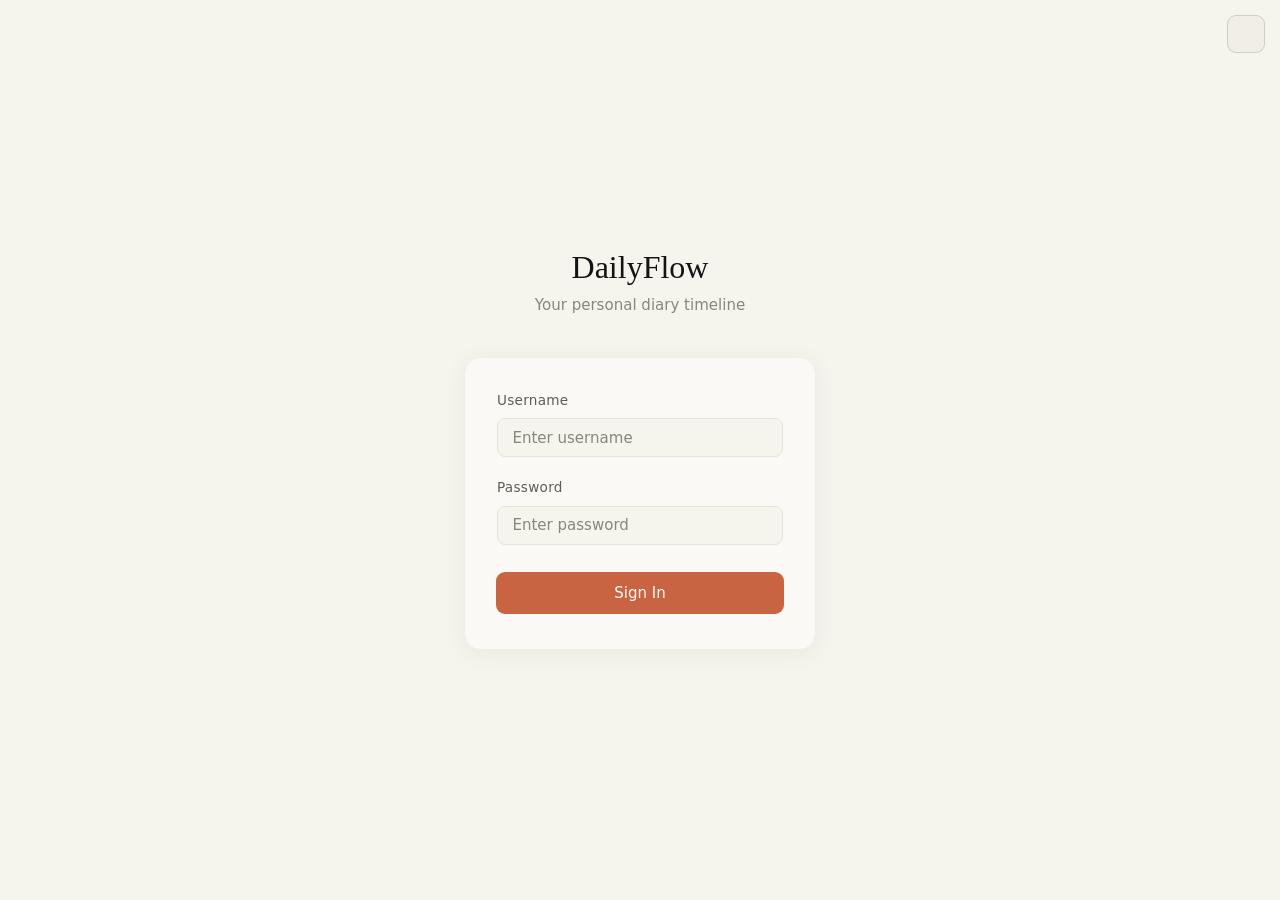
==== commit 21a780fa: "refactor: streamline mobile journal interactions" ====
--- a/web/login.html
+++ b/web/login.html
@@ -6,8 +6,10 @@
     <meta name="viewport" content="width=device-width, initial-scale=1.0">
     <meta name="description" content="Login to DailyFlow — your personal diary timeline.">
     <title>Login - DailyFlow</title>
-    <link href="https://google-fonts.mirrors.sjtug.sjtu.edu.cn/css2?family=Noto+Serif+SC:wght@400;500;700&display=swap"
-        rel="stylesheet">
+    <link rel="icon" type="image/png" href="/favicon.png">
+    <link rel="preconnect" href="https://fonts.googleapis.com">
+    <link rel="preconnect" href="https://fonts.gstatic.com" crossorigin>
+    <link href="https://fonts.googleapis.com/css2?family=Noto+Serif+SC:wght@400;500;700&display=swap" rel="stylesheet">
     <link rel="stylesheet" href="style.css">
     <style>
         body {
@@ -128,7 +130,7 @@
 
 <body>
     <div class="theme-toggle" style="position: fixed; top: 1rem; right: 1rem;">
-        <button id="theme-btn" title="Toggle Theme">
+        <button id="theme-btn" class="icon-button" title="Toggle Theme" aria-label="Toggle theme" type="button">
             <svg id="theme-icon" xmlns="http://www.w3.org/2000/svg" width="20" height="20" viewBox="0 0 24 24"
                 fill="none" stroke="currentColor" stroke-width="2" stroke-linecap="round" stroke-linejoin="round">
                 <!-- Icon will be updated by JS -->
@@ -158,46 +160,9 @@
         </div>
     </div>
 
+    <script src="/app-core.js"></script>
+    <script src="/theme.js"></script>
     <script>
-        // Theme logic
-        const themeBtn = document.getElementById('theme-btn');
-        const themeIcon = document.getElementById('theme-icon');
-        const THEMES = ['system', 'light', 'dark'];
-        const systemDarkQuery = window.matchMedia('(prefers-color-scheme: dark)');
-
-        function updateThemeIcon(theme) {
-            if (theme === 'system') {
-                themeIcon.innerHTML = `<path d="M21 9C19.3529 9 17.8917 9.79647 16.9808 11.0253M21 6C18.5797 6 16.4104 7.07479 14.9434 8.77313M21 3C17.1326 3 13.7313 4.99586 11.77 8.01376M11.77 8.01376C9.72698 8.16181 8.00348 9.48869 7.25 11.25C4.7 11.6562 3 13.7572 3 16.0315C3 18.7755 5.28335 21 8.1 21L15.75 21C18.0972 21 20 19.1279 20 16.8185C20 15.1039 18.951 13.5202 17.45 12.875C17.4116 12.2181 17.2475 11.5941 16.9808 11.0253" stroke="currentColor" stroke-width="2" stroke-linecap="round" stroke-linejoin="round"/>`;
-            } else if (theme === 'light') {
-                themeIcon.innerHTML = '<circle cx="12" cy="12" r="5"></circle><line x1="12" y1="1" x2="12" y2="3"></line><line x1="12" y1="21" x2="12" y2="23"></line><line x1="4.22" y1="4.22" x2="5.64" y2="5.64"></line><line x1="18.36" y1="18.36" x2="19.78" y2="19.78"></line><line x1="1" y1="12" x2="3" y2="12"></line><line x1="21" y1="12" x2="23" y2="12"></line><line x1="4.22" y1="19.78" x2="5.64" y2="18.36"></line><line x1="18.36" y1="5.64" x2="19.78" y2="4.22"></line>';
-            } else {
-                themeIcon.innerHTML = '<path d="M21 12.79A9 9 0 1 1 11.21 3 7 7 0 0 0 21 12.79z"></path>';
-            }
-        }
-
-        function applyTheme(theme) {
-            if (theme === 'system') {
-                document.documentElement.setAttribute('data-theme', systemDarkQuery.matches ? 'dark' : 'light');
-            } else {
-                document.documentElement.setAttribute('data-theme', theme);
-            }
-            localStorage.setItem('dailyflow-theme', theme);
-            updateThemeIcon(theme);
-        }
-
-        systemDarkQuery.addEventListener('change', () => {
-            if (localStorage.getItem('dailyflow-theme') === 'system') applyTheme('system');
-        });
-
-        let savedTheme = localStorage.getItem('dailyflow-theme') || 'system';
-        applyTheme(savedTheme);
-
-        themeBtn.addEventListener('click', () => {
-            let currentTheme = localStorage.getItem('dailyflow-theme') || 'system';
-            let nextIndex = (THEMES.indexOf(currentTheme) + 1) % THEMES.length;
-            applyTheme(THEMES[nextIndex]);
-        });
-
         document.getElementById('login-form').addEventListener('submit', async (e) => {
             e.preventDefault();
             const username = document.getElementById('username').value;
@@ -212,7 +177,8 @@
                 });
 
                 if (res.ok) {
-                    window.location.href = '/';
+                    const returnPath = new URLSearchParams(window.location.search).get('return');
+                    window.location.assign(DailyFlowCore.safeReturnPath(returnPath, window.location.origin));
                 } else {
                     errorEl.style.display = 'block';
                 }
--- a/web/style.css
+++ b/web/style.css
@@ -8,7 +8,6 @@
     /* Default: light (Parchment) */
     --bg-color: #f5f4ed;
     --bg-surface: #faf9f5;
-    --bg-elevated: #ffffff;
     --text-main: #141413;
     --text-secondary: #5e5d59;
     --text-muted: #87867f;
@@ -34,32 +33,9 @@
     --font-mono: 'SF Mono', 'Cascadia Code', 'Fira Code', monospace;
 }
 
-[data-theme="light"] {
-    --bg-color: #f5f4ed;
-    --bg-surface: #faf9f5;
-    --bg-elevated: #ffffff;
-    --text-main: #141413;
-    --text-secondary: #5e5d59;
-    --text-muted: #87867f;
-    --text-warm-dark: #3d3d3a;
-    --accent: #c96442;
-    --accent-light: #d97757;
-    --card-bg: #faf9f5;
-    --border-color: #f0eee6;
-    --border-strong: #e8e6dc;
-    --hover-bg: #f0eee6;
-    --timeline-line: #e8e6dc;
-    --header-bg: #faf9f5;
-    --ring-color: #d1cfc5;
-    --ring-deep: #c2c0b6;
-    --shadow-whisper: rgba(0, 0, 0, 0.05);
-    --code-bg: rgba(0, 0, 0, 0.03);
-}
-
 [data-theme="dark"] {
     --bg-color: #141413;
     --bg-surface: #1e1d1c;
-    --bg-elevated: #30302e;
     --text-main: #faf9f5;
     --text-secondary: #b0aea5;
     --text-muted: #87867f;
@@ -101,8 +77,9 @@
 /* --- Header / Navigation --- */
 .app-header {
     display: grid;
-    grid-template-columns: 1fr 2fr 1fr;
+    grid-template-columns: auto minmax(0, 1fr) auto;
     align-items: center;
+    gap: 0.75rem;
     padding: 1.25rem 2rem;
     border-bottom: 1px solid var(--border-color);
     background: var(--header-bg);
@@ -137,12 +114,13 @@
 /* --- Search --- */
 .search-container {
     display: flex;
-    justify-content: center;
-}
-
-#search-input {
+    min-width: 0;
+    gap: 0.5rem;
+}
+
+#search-input,
+#month-select {
     width: 100%;
-    max-width: 420px;
     padding: 0.55rem 1.2rem;
     border-radius: 12px;
     border: 1px solid var(--border-strong);
@@ -154,27 +132,43 @@
     transition: border-color 0.25s ease, box-shadow 0.25s ease, background-color 0.4s ease;
 }
 
+#search-input {
+    flex: 1 1 auto;
+    min-width: 0;
+}
+
+#month-select {
+    flex: 0 0 6.75rem;
+    width: 6.75rem;
+    padding-inline: 0.65rem;
+}
+
 #search-input::placeholder {
     color: var(--text-muted);
 }
 
-#search-input:focus {
+#search-input:focus,
+#month-select:focus {
     border-color: var(--focus-ring);
     box-shadow: 0 0 0 2px rgba(56, 152, 236, 0.15);
 }
 
 /* --- Theme Toggle --- */
-.theme-toggle {
+.header-actions {
     display: flex;
     justify-content: flex-end;
-}
-
-#theme-btn {
+    align-items: center;
+    gap: 0.5rem;
+}
+
+.icon-button {
+    width: 2.25rem;
+    height: 2.25rem;
     background: var(--hover-bg);
     border: none;
     color: var(--text-secondary);
     cursor: pointer;
-    padding: 0.5rem;
+    padding: 0;
     border-radius: 8px;
     transition: all 0.25s ease;
     display: flex;
@@ -183,17 +177,17 @@
     box-shadow: var(--border-strong) 0px 0px 0px 0px, var(--ring-color) 0px 0px 0px 1px;
 }
 
-#theme-btn:hover {
+.icon-button:hover {
     color: var(--accent);
     background: var(--hover-bg);
     box-shadow: var(--border-strong) 0px 0px 0px 0px, var(--ring-deep) 0px 0px 0px 1px;
 }
 
-#theme-btn:active {
+.icon-button:active {
     box-shadow: inset 0px 0px 0px 1px rgba(0, 0, 0, 0.15);
 }
 
-#theme-btn svg {
+.icon-button svg {
     width: 18px;
     height: 18px;
 }
@@ -259,9 +253,16 @@
     transition: all 0.3s ease;
 }
 
-.timeline-item:hover::before {
+.timeline-item.is-focused::before {
     background-color: var(--accent);
     box-shadow: 0 0 0 4px rgba(201, 100, 66, 0.15);
+}
+
+@media (hover: hover) {
+    .timeline-item:hover::before {
+        background-color: var(--accent);
+        box-shadow: 0 0 0 4px rgba(201, 100, 66, 0.15);
+    }
 }
 
 /* --- Timeline Date Label --- */
@@ -286,10 +287,18 @@
     overflow: hidden;
 }
 
-.timeline-card:hover {
+.timeline-item.is-focused .timeline-card {
     transform: translateY(-2px);
     box-shadow: var(--shadow-whisper) 0px 4px 24px;
     border-color: var(--border-strong);
+}
+
+@media (hover: hover) {
+    .timeline-card:hover {
+        transform: translateY(-2px);
+        box-shadow: var(--shadow-whisper) 0px 4px 24px;
+        border-color: var(--border-strong);
+    }
 }
 
 /* --- Markdown Content --- */
@@ -460,6 +469,23 @@
     box-shadow: inset 0px 0px 0px 1px rgba(0, 0, 0, 0.15);
 }
 
+
+.search-result-title {
+    margin: 0 0 0.6rem;
+    font: 500 1.2rem/1.3 var(--font-serif);
+}
+
+.search-snippet {
+    color: var(--text-secondary);
+}
+
+.search-snippet mark {
+    background: color-mix(in srgb, var(--accent) 22%, transparent);
+    color: inherit;
+    border-radius: 3px;
+    padding: 0 0.1em;
+}
+
 /* --- Empty State --- */
 .empty-msg {
     text-align: center;
@@ -495,9 +521,9 @@
 /* --- Responsive --- */
 @media (max-width: 768px) {
     .app-header {
-        grid-template-columns: auto 1fr auto;
+        grid-template-columns: auto minmax(0, 1fr) auto;
         padding: 0.75rem 1rem;
-        gap: 0.75rem;
+        gap: 0.5rem;
     }
 
     .header-content h1 {
@@ -509,14 +535,19 @@
     }
 
     .search-container {
-        display: flex;
-        flex: 1;
+        gap: 0.4rem;
     }
 
     #search-input {
-        max-width: none;
         padding: 0.4rem 0.8rem;
         font-size: 0.85rem;
+    }
+
+    #month-select {
+        flex-basis: 6.1rem;
+        width: 6.1rem;
+        padding-inline: 0.55rem;
+        font-size: 0.8rem;
     }
 
     .timeline-container {
@@ -548,13 +579,34 @@
 
 @media (max-width: 479px) {
     .app-header {
-        grid-template-columns: auto 1fr auto;
         padding: 0.6rem 0.75rem;
-        gap: 0.5rem;
+        gap: 0.35rem;
     }
 
     .header-content h1 {
-        font-size: 1.05rem;
+        font-size: 0.95rem;
+    }
+
+    .search-container,
+    .header-actions {
+        gap: 0.25rem;
+    }
+
+    #month-select {
+        flex-basis: 5.7rem;
+        width: 5.7rem;
+        padding-inline: 0.45rem;
+        font-size: 0.72rem;
+    }
+
+    #search-input {
+        padding-inline: 0.55rem;
+        font-size: 0.78rem;
+    }
+
+    .icon-button {
+        width: 2rem;
+        height: 2rem;
     }
 
     .timeline-container {
